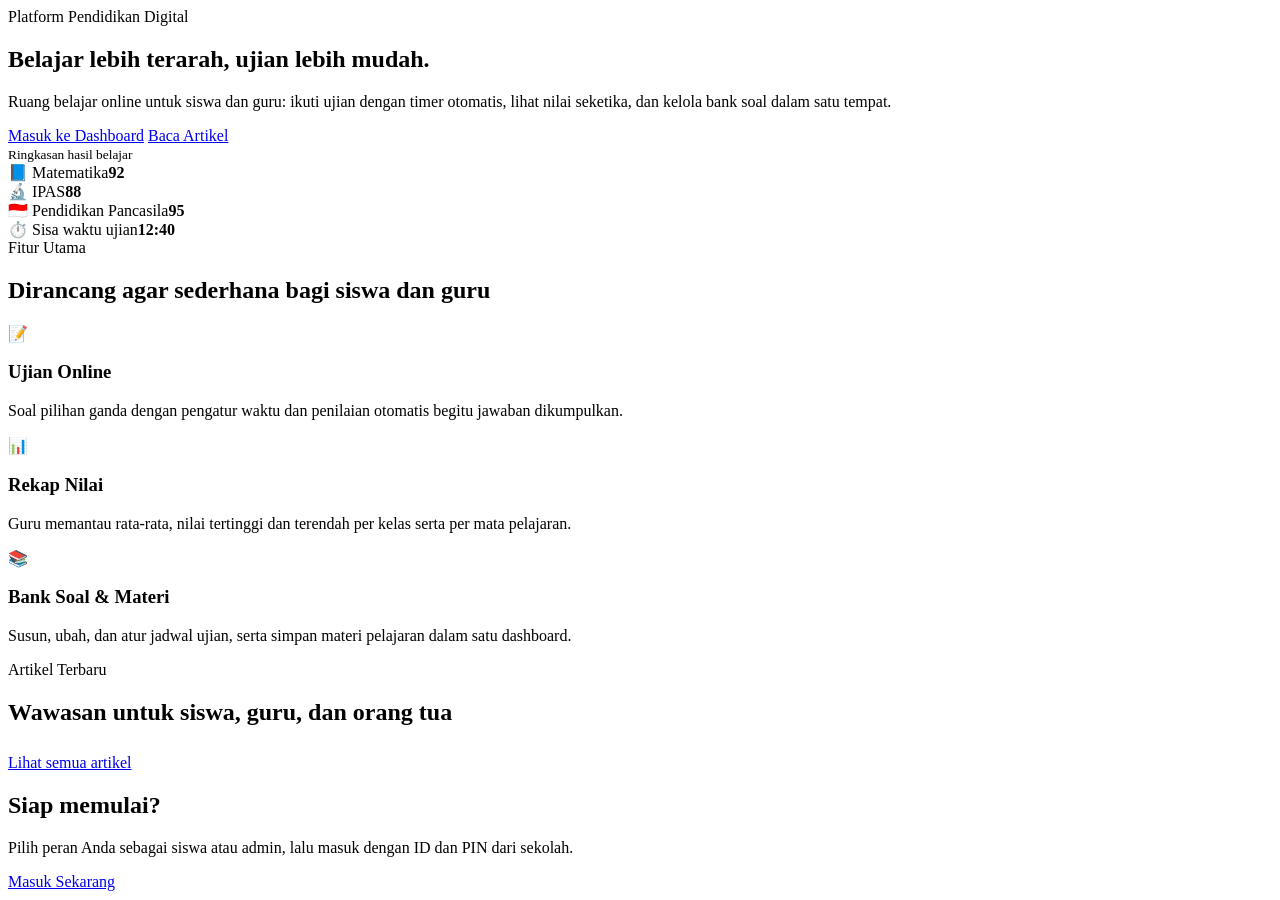
==== index.html @ 5605a664 "Add files via upload" ====
<!doctype html>
<html lang="id">
<head>
<meta charset="utf-8">
<meta name="viewport" content="width=device-width,initial-scale=1">
<title>Beranda · Platform Pendidikan</title>
<meta name="description" content="Platform pembelajaran dan ujian online untuk siswa dan guru sekolah dasar.">
<link rel="preconnect" href="https://fonts.googleapis.com"><link rel="preconnect" href="https://fonts.gstatic.com" crossorigin>
<link href="https://fonts.googleapis.com/css2?family=Fraunces:wght@600;700&family=Plus+Jakarta+Sans:wght@400;500;600;700&display=swap" rel="stylesheet">
<link rel="stylesheet" href="assets/style.css">
</head>
<body>
<div id="hdr"></div>

<section class="hero"><div class="container">
  <div>
    <span class="eyebrow">Platform Pendidikan Digital</span>
    <h1>Belajar lebih terarah, ujian lebih mudah.</h1>
    <p>Ruang belajar online untuk siswa dan guru: ikuti ujian dengan timer otomatis, lihat nilai seketika, dan kelola bank soal dalam satu tempat.</p>
    <div class="actions">
      <a class="btn btn-gold" href="login.html">Masuk ke Dashboard</a>
      <a class="btn btn-ghost" href="artikel.html">Baca Artikel</a>
    </div>
  </div>
  <div class="panel">
    <small>Ringkasan hasil belajar</small>
    <div class="row"><span>📘 Matematika</span><b>92</b></div>
    <div class="row"><span>🔬 IPAS</span><b>88</b></div>
    <div class="row"><span>🇮🇩 Pendidikan Pancasila</span><b>95</b></div>
    <div class="row"><span>⏱️ Sisa waktu ujian</span><b>12:40</b></div>
  </div>
</div></section>

<section class="s"><div class="container">
  <div class="head"><span class="eyebrow" style="color:var(--blue)">Fitur Utama</span><h2>Dirancang agar sederhana bagi siswa dan guru</h2></div>
  <div class="grid3">
    <div class="card"><div class="ico">📝</div><h3>Ujian Online</h3><p>Soal pilihan ganda dengan pengatur waktu dan penilaian otomatis begitu jawaban dikumpulkan.</p></div>
    <div class="card"><div class="ico">📊</div><h3>Rekap Nilai</h3><p>Guru memantau rata-rata, nilai tertinggi dan terendah per kelas serta per mata pelajaran.</p></div>
    <div class="card"><div class="ico">📚</div><h3>Bank Soal &amp; Materi</h3><p>Susun, ubah, dan atur jadwal ujian, serta simpan materi pelajaran dalam satu dashboard.</p></div>
  </div>
</div></section>

<section class="s alt"><div class="container">
  <div class="head"><span class="eyebrow" style="color:var(--blue)">Artikel Terbaru</span><h2>Wawasan untuk siswa, guru, dan orang tua</h2></div>
  <div class="grid3" id="latest"></div>
  <p style="margin-top:28px"><a class="btn btn-line" href="artikel.html">Lihat semua artikel</a></p>
</div></section>

<section class="s"><div class="container">
  <div class="cta"><h2>Siap memulai?</h2><p>Pilih peran Anda sebagai siswa atau admin, lalu masuk dengan ID dan PIN dari sekolah.</p><a class="btn btn-gold" href="login.html">Masuk Sekarang</a></div>
</div></section>

<div id="ftr"></div>
<script src="assets/site.js"></script>
<script>document.getElementById('latest').innerHTML = ARTICLES.slice(0,3).map(a => articleCard(a,false)).join('');</script>
</body>
</html>
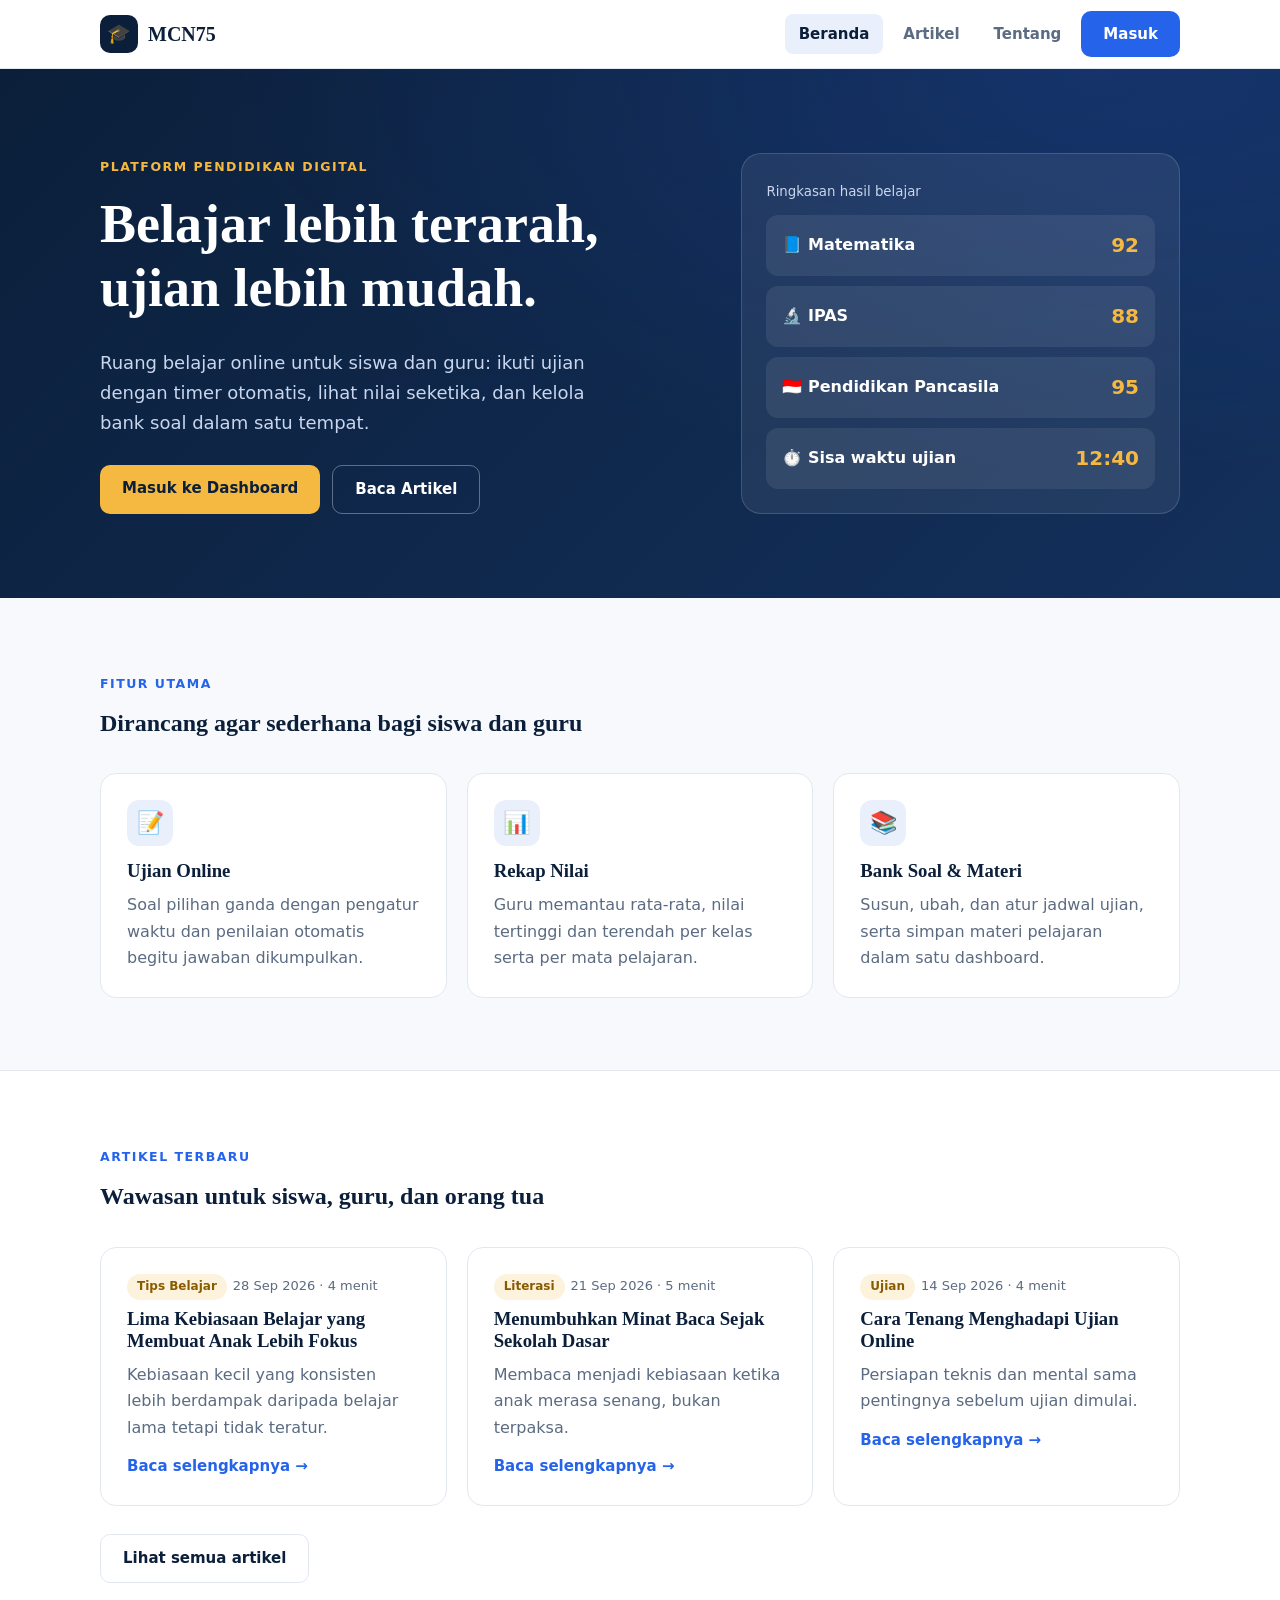
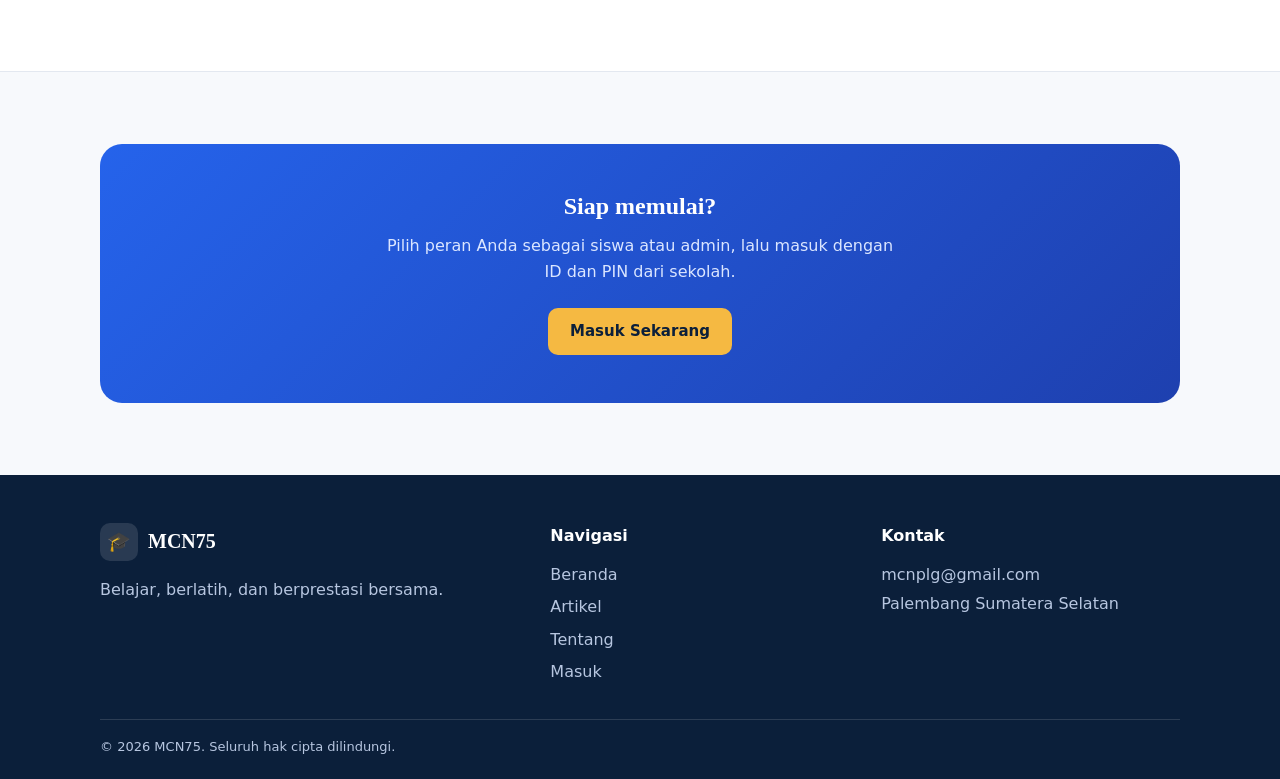
==== commit 42109ae2: "Update index.html" ====
--- a/index.html
+++ b/index.html
@@ -4,7 +4,7 @@
 <meta charset="utf-8">
 <meta name="viewport" content="width=device-width,initial-scale=1">
 <title>Beranda · Platform Pendidikan</title>
-<meta name="description" content="Platform pembelajaran dan ujian online untuk siswa dan guru sekolah dasar.">
+<meta name="description" content="Platform pembelajaran dan ujian online untuk siswa dan guru.">
 <link rel="preconnect" href="https://fonts.googleapis.com"><link rel="preconnect" href="https://fonts.gstatic.com" crossorigin>
 <link href="https://fonts.googleapis.com/css2?family=Fraunces:wght@600;700&family=Plus+Jakarta+Sans:wght@400;500;600;700&display=swap" rel="stylesheet">
 <link rel="stylesheet" href="assets/style.css">
--- a/assets/style.css
+++ b/assets/style.css
@@ -0,0 +1,55 @@
+:root{--navy:#0b1f3a;--navy2:#13305c;--blue:#2563eb;--gold:#f5b942;--bg:#f7f9fc;--ink:#172033;--muted:#5b6b82;--line:#e3e8f0;--serif:"Fraunces",Georgia,serif;--sans:"Plus Jakarta Sans",system-ui,Arial,sans-serif}
+*{box-sizing:border-box}html{scroll-behavior:smooth}
+body{margin:0;font-family:var(--sans);color:var(--ink);background:var(--bg);line-height:1.65}
+a{color:inherit;text-decoration:none}h1,h2,h3{font-family:var(--serif);line-height:1.2;margin:0 0 .5em;color:var(--navy)}
+.container{max-width:1120px;margin:auto;padding:0 20px}
+header.site{position:sticky;top:0;z-index:20;background:#ffffffe8;backdrop-filter:blur(10px);border-bottom:1px solid var(--line)}
+.bar{display:flex;align-items:center;justify-content:space-between;height:68px}
+.brand{display:flex;align-items:center;gap:10px;font-family:var(--serif);font-weight:700;font-size:20px;color:var(--navy)}
+.logo{display:grid;place-items:center;width:38px;height:38px;border-radius:10px;background:var(--navy);font-size:19px}
+nav{display:flex;align-items:center;gap:6px}nav a:not(.btn){padding:8px 14px;border-radius:8px;font-weight:600;font-size:15px;color:var(--muted)}
+nav a.on,nav a:not(.btn):hover{color:var(--navy);background:#eaf0fb}
+.burger{display:none;background:none;border:0;font-size:26px;cursor:pointer;color:var(--navy)}
+.btn{display:inline-block;padding:11px 22px;border-radius:10px;font-weight:700;font-size:15px;border:0;cursor:pointer;transition:.2s}
+.btn-primary{background:var(--blue);color:#fff}.btn-primary:hover{background:#1d4ed8;transform:translateY(-1px)}
+.btn-gold{background:var(--gold);color:var(--navy)}.btn-ghost{border:1.5px solid #ffffff55;color:#fff}.btn-line{border:1.5px solid var(--line);background:#fff;color:var(--navy)}
+.hero{background:radial-gradient(900px 400px at 85% 0,#2b5bd733,transparent),linear-gradient(135deg,var(--navy),var(--navy2));color:#fff;padding:84px 0}
+.hero .container{display:grid;grid-template-columns:1.15fr .85fr;gap:48px;align-items:center}
+.hero h1{color:#fff;font-size:clamp(34px,5vw,54px)}.hero p{color:#c9d6ee;font-size:18px;max-width:520px}
+.eyebrow{display:inline-block;color:var(--gold);font-weight:700;letter-spacing:.12em;text-transform:uppercase;font-size:12.5px;margin-bottom:14px}
+.actions{display:flex;gap:12px;flex-wrap:wrap;margin-top:28px}
+.panel{background:#ffffff12;border:1px solid #ffffff26;border-radius:20px;padding:24px}
+.panel .row{display:flex;justify-content:space-between;align-items:center;background:#ffffff14;border-radius:12px;padding:14px 16px;margin-top:10px;font-weight:600}
+.panel .row b{color:var(--gold);font-size:20px}.panel small{color:#c9d6ee}
+section.s{padding:72px 0}.s.alt{background:#fff;border-block:1px solid var(--line)}
+.head{max-width:620px;margin-bottom:36px}.head p{color:var(--muted)}
+.grid3{display:grid;grid-template-columns:repeat(3,1fr);gap:20px}
+.card{background:#fff;border:1px solid var(--line);border-radius:16px;padding:26px;transition:.25s}
+.card:hover{box-shadow:0 12px 32px #0b1f3a14;transform:translateY(-3px)}
+.ico{display:grid;place-items:center;width:46px;height:46px;border-radius:12px;background:#eaf0fb;font-size:22px;margin-bottom:14px}
+.card p{color:var(--muted);margin:0}.meta{font-size:13px;color:var(--muted);margin-bottom:8px}
+.tag{display:inline-block;background:#fdf3dc;color:#8a5a00;font-weight:700;font-size:12px;padding:3px 10px;border-radius:99px;margin-right:6px}
+.cta{background:linear-gradient(135deg,var(--blue),#1e40af);color:#fff;border-radius:22px;padding:48px;text-align:center}
+.cta h2{color:#fff}.cta p{color:#dbe6ff;max-width:520px;margin:0 auto 22px}
+.pagehead{background:var(--navy);color:#fff;padding:54px 0}.pagehead h1{color:#fff;margin:0 0 6px}.pagehead p{color:#c9d6ee;margin:0}
+.chips{display:flex;gap:8px;flex-wrap:wrap;margin-bottom:26px}
+.chip{padding:8px 16px;border-radius:99px;border:1.5px solid var(--line);background:#fff;font-weight:600;font-size:14px;cursor:pointer;color:var(--muted)}
+.chip.on{background:var(--navy);border-color:var(--navy);color:#fff}
+
+
+.two{display:grid;grid-template-columns:1fr 1fr;gap:28px}.card ul{margin:0;padding-left:20px;color:var(--muted)}
+.roles{display:grid;grid-template-columns:1fr 1fr;gap:16px;margin:22px 0}
+.role{border:2px solid var(--line);border-radius:16px;padding:22px;text-align:center;cursor:pointer;background:#fff;transition:.2s}
+.role .ico{margin:0 auto 10px}.role.on{border-color:var(--blue);background:#f2f6ff;box-shadow:0 0 0 4px #2563eb1a}
+.role h3{margin:0 0 2px;font-size:18px}.role small{color:var(--muted)}
+.logbox{max-width:520px;margin:56px auto;padding:36px}.logbox .btn{width:100%;text-align:center}
+.note{font-size:13px;color:var(--muted);margin-top:14px;text-align:center}
+footer.site{background:var(--navy);color:#b7c6e0;padding:48px 0 22px;margin-top:0}
+footer .cols{display:grid;grid-template-columns:1.4fr 1fr 1fr;gap:32px}footer h4{color:#fff;margin:0 0 10px}
+footer a{display:block;padding:3px 0}footer a:hover{color:#fff}footer .copy{border-top:1px solid #ffffff22;margin-top:30px;padding-top:16px;font-size:13px}
+.dbar{display:flex;justify-content:space-between;align-items:center;gap:10px;padding:10px 20px;background:var(--navy);color:#fff}
+.dbar a{color:#c9d6ee;font-size:14px;font-weight:600}.dframe{width:100%;height:calc(100vh - 52px);border:0;display:block;background:#fff}
+@media(max-width:860px){.hero .container,.two,footer .cols{grid-template-columns:1fr}.grid3{grid-template-columns:1fr}
+.burger{display:block}nav{display:none;position:absolute;top:68px;left:0;right:0;background:#fff;flex-direction:column;align-items:stretch;padding:14px 20px;border-bottom:1px solid var(--line)}
+body.open nav{display:flex}.roles{grid-template-columns:1fr}.cta{padding:32px 20px}}
+.more{color:var(--blue);font-weight:700;font-size:15px}
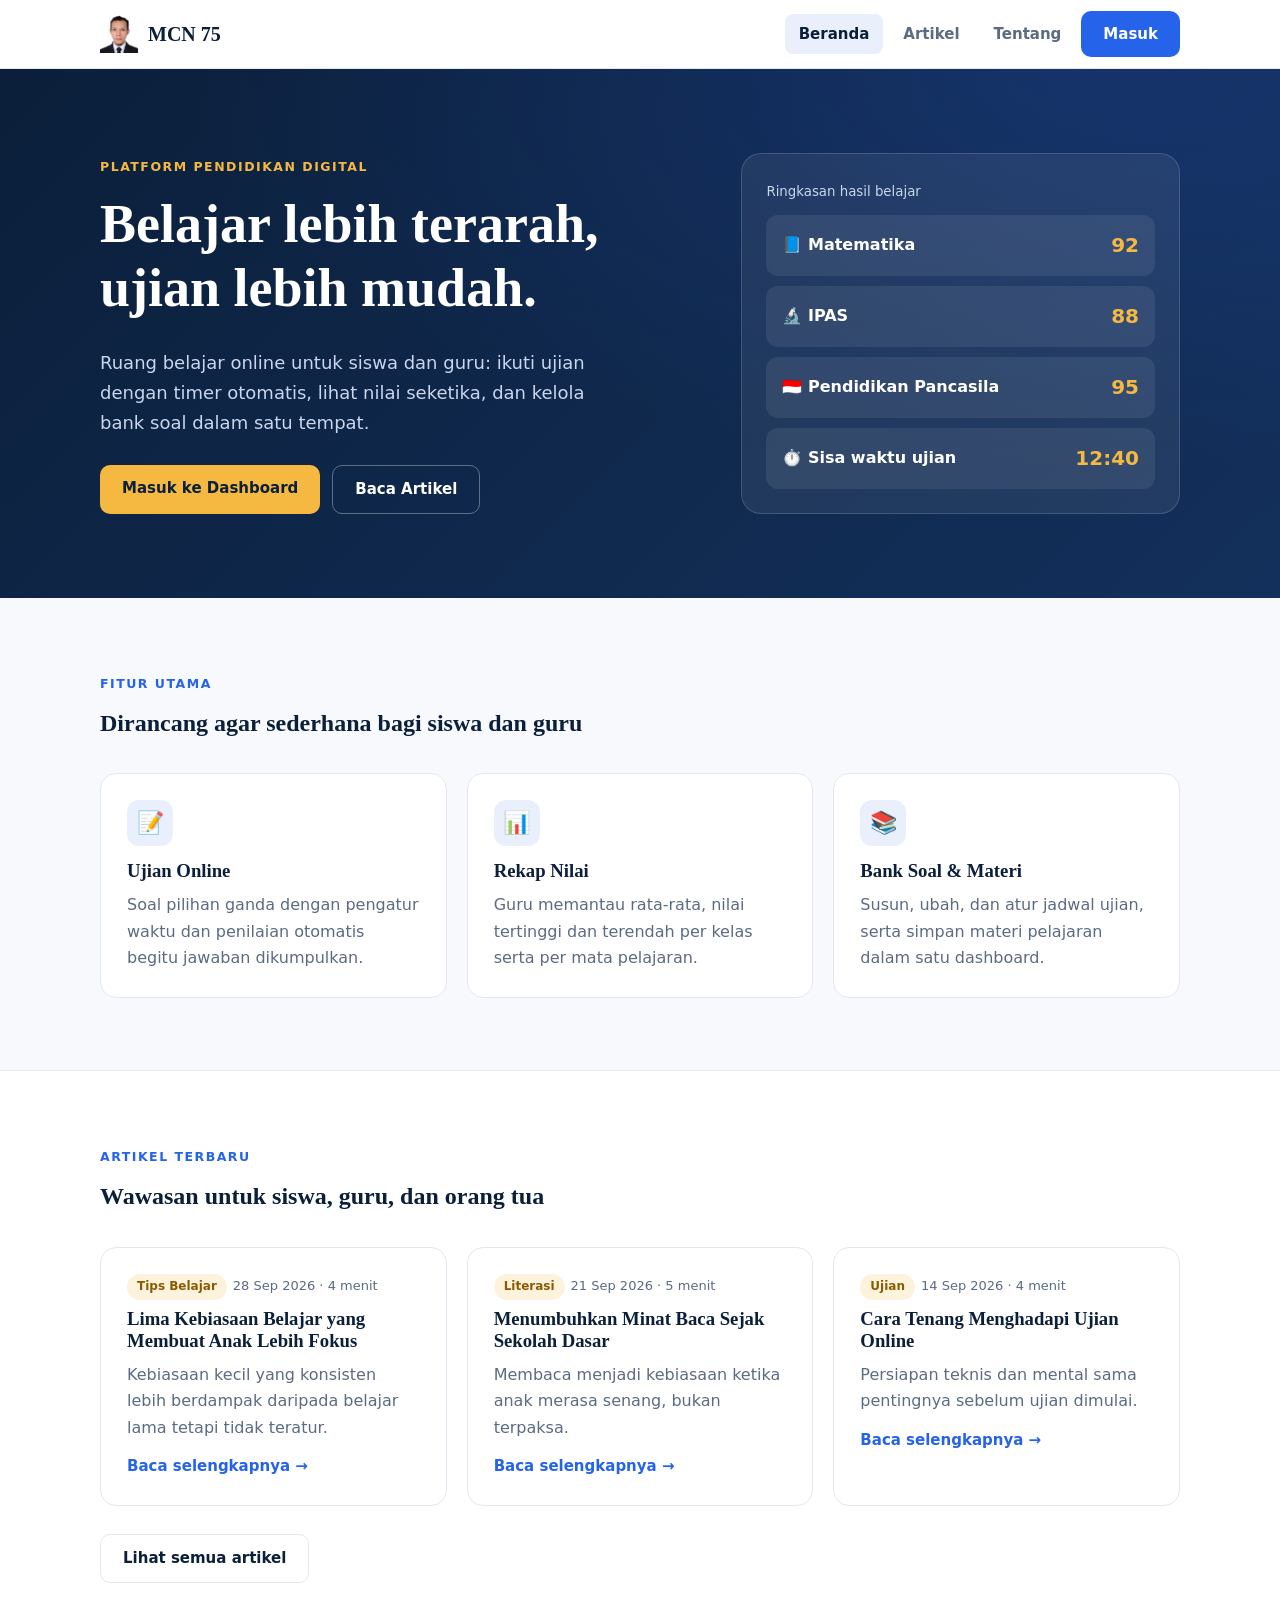
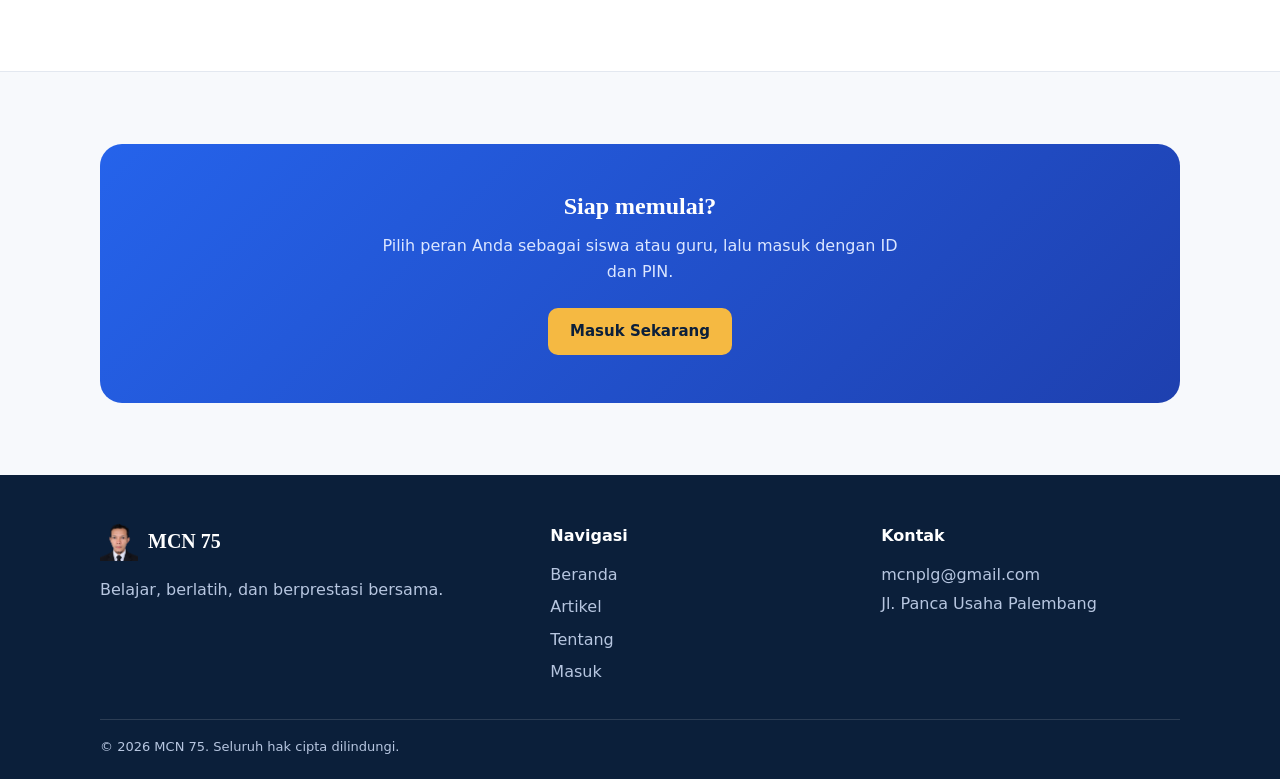
==== commit 17ad920b: "Update index.html" ====
--- a/index.html
+++ b/index.html
@@ -47,7 +47,7 @@
 </div></section>
 
 <section class="s"><div class="container">
-  <div class="cta"><h2>Siap memulai?</h2><p>Pilih peran Anda sebagai siswa atau admin, lalu masuk dengan ID dan PIN dari sekolah.</p><a class="btn btn-gold" href="login.html">Masuk Sekarang</a></div>
+  <div class="cta"><h2>Siap memulai?</h2><p>Pilih peran Anda sebagai siswa atau guru, lalu masuk dengan ID dan PIN.</p><a class="btn btn-gold" href="login.html">Masuk Sekarang</a></div>
 </div></section>
 
 <div id="ftr"></div>
--- a/assets/style.css
+++ b/assets/style.css
@@ -53,3 +53,5 @@
 .burger{display:block}nav{display:none;position:absolute;top:68px;left:0;right:0;background:#fff;flex-direction:column;align-items:stretch;padding:14px 20px;border-bottom:1px solid var(--line)}
 body.open nav{display:flex}.roles{grid-template-columns:1fr}.cta{padding:32px 20px}}
 .more{color:var(--blue);font-weight:700;font-size:15px}
+
+.logo.has-img{background:none;width:auto;height:auto}.logo img{display:block;height:38px;width:auto;max-width:120px;object-fit:contain}
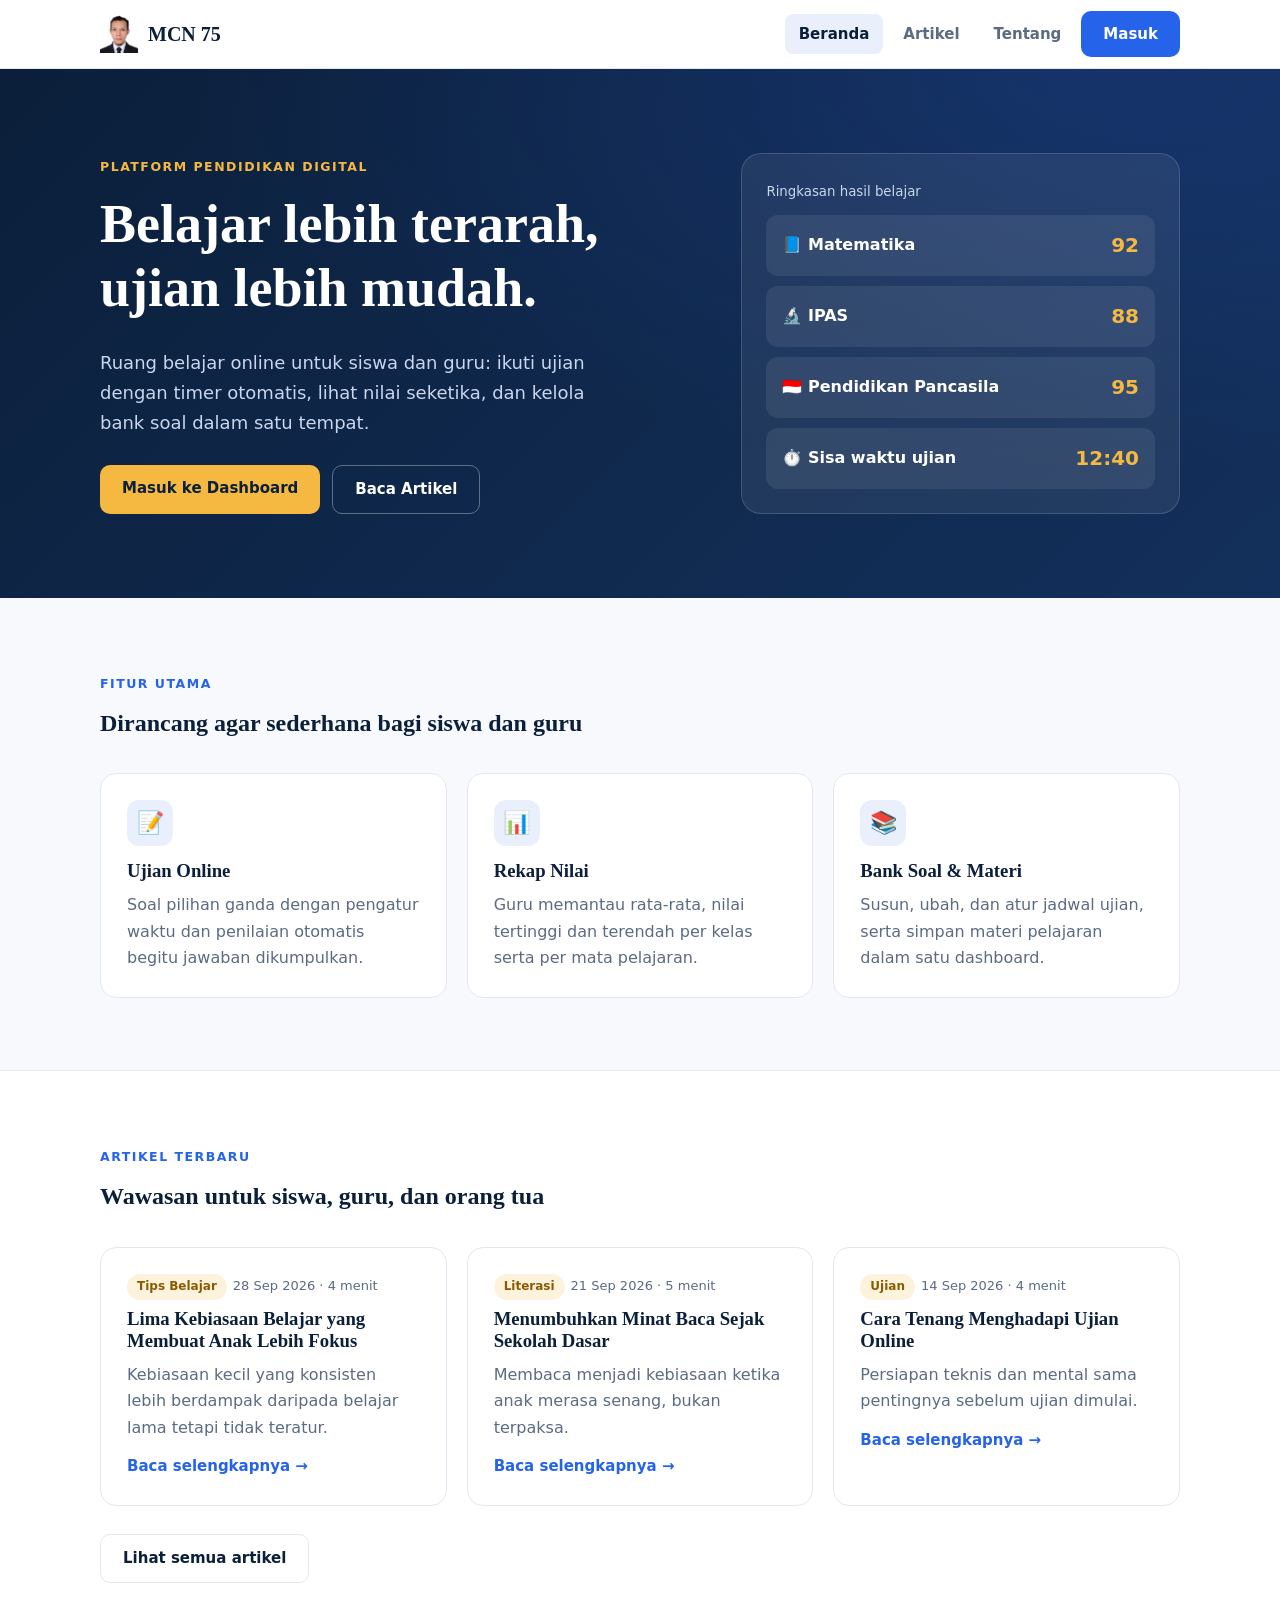
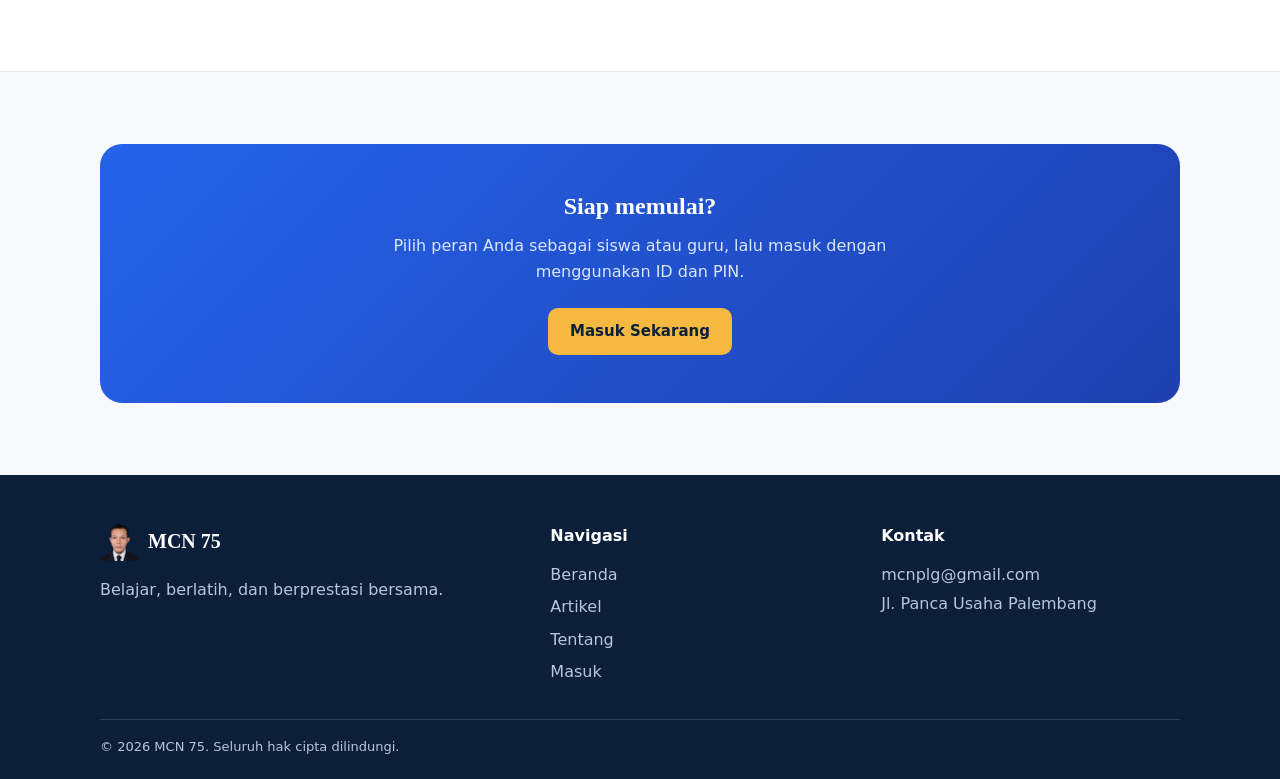
==== commit ad371735: "Update index.html" ====
--- a/index.html
+++ b/index.html
@@ -5,6 +5,8 @@
 <meta name="viewport" content="width=device-width,initial-scale=1">
 <title>Beranda · Platform Pendidikan</title>
 <meta name="description" content="Platform pembelajaran dan ujian online untuk siswa dan guru.">
+  <!-- ICON TAB BROWSER / FAVICON -->
+<link rel="icon" type="image/png" href="assets/logo.png">
 <link rel="preconnect" href="https://fonts.googleapis.com"><link rel="preconnect" href="https://fonts.gstatic.com" crossorigin>
 <link href="https://fonts.googleapis.com/css2?family=Fraunces:wght@600;700&family=Plus+Jakarta+Sans:wght@400;500;600;700&display=swap" rel="stylesheet">
 <link rel="stylesheet" href="assets/style.css">
@@ -47,7 +49,7 @@
 </div></section>
 
 <section class="s"><div class="container">
-  <div class="cta"><h2>Siap memulai?</h2><p>Pilih peran Anda sebagai siswa atau guru, lalu masuk dengan ID dan PIN.</p><a class="btn btn-gold" href="login.html">Masuk Sekarang</a></div>
+  <div class="cta"><h2>Siap memulai?</h2><p>Pilih peran Anda sebagai siswa atau guru, lalu masuk dengan menggunakan ID dan PIN.</p><a class="btn btn-gold" href="login.html">Masuk Sekarang</a></div>
 </div></section>
 
 <div id="ftr"></div>
